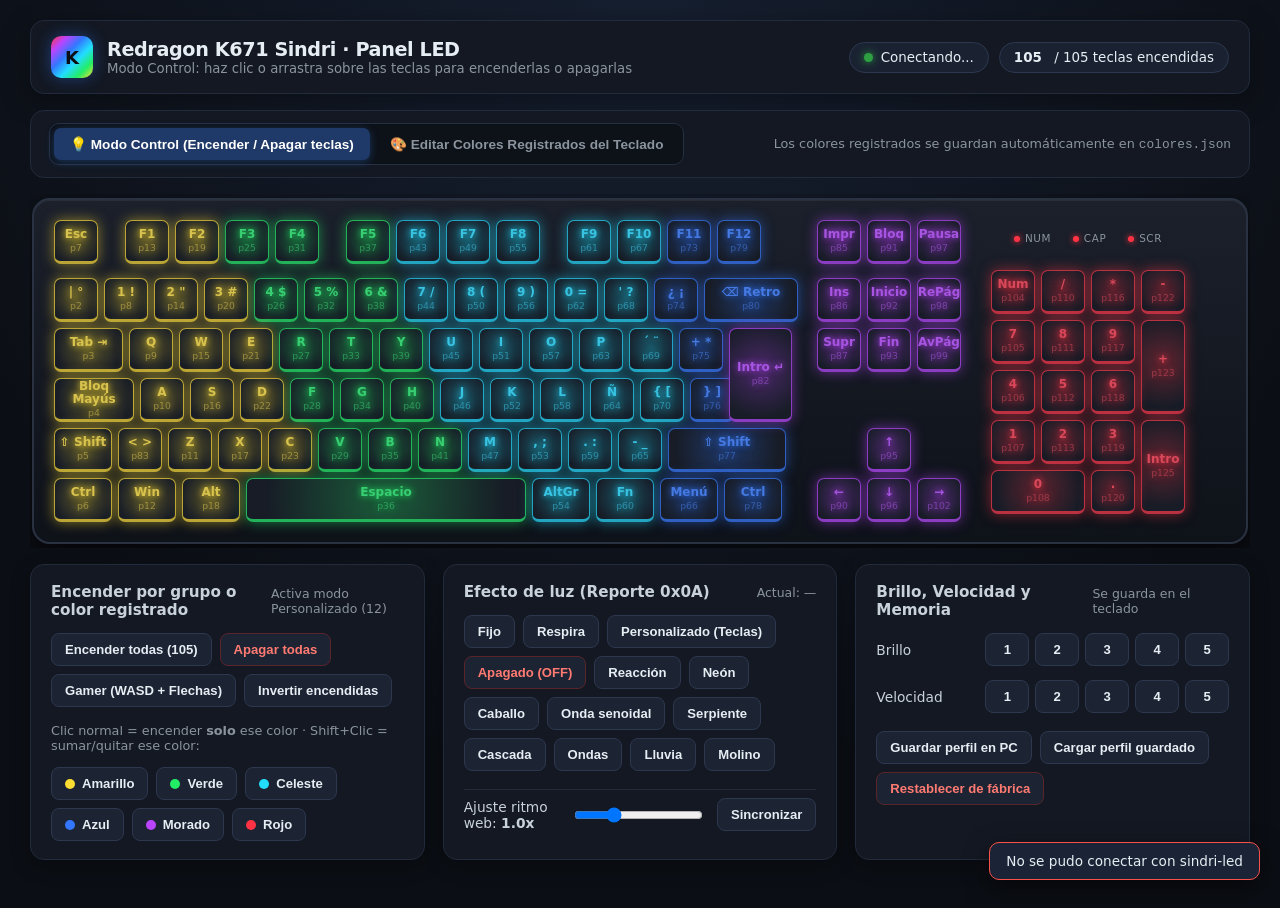
==== src/web.html @ cf21169c "Añadir panel web interactivo, calibración de colores y ajuste de velocidad de OemDrv" ====
<!DOCTYPE html>
<html lang="es">
<head>
<meta charset="UTF-8">
<meta name="viewport" content="width=device-width, initial-scale=1.0">
<title>sindri-led · Control Redragon K671 Sindri</title>
<style>
  :root {
    --bg: #0b0e14;
    --panel: #131822;
    --panel-border: #222b3b;
    --text: #e6edf3;
    --muted: #8b949e;
    --accent: #388bfd;
    --key-bg: #171c26;
    --key-border: #262e3d;
    --c-yellow: #ffdd33;
    --c-green: #22ee66;
    --c-cyan: #22ddff;
    --c-blue: #3377ff;
    --c-purple: #bb44ff;
    --c-red: #ff3344;
  }

  * { box-sizing: border-box; margin: 0; padding: 0; }

  body {
    background: radial-gradient(circle at 50% 0%, #161f30 0%, var(--bg) 70%);
    color: var(--text);
    font-family: system-ui, -apple-system, BlinkMacSystemFont, "Segoe UI", Roboto, sans-serif;
    min-height: 100vh;
    padding: 20px 16px 48px;
    display: flex;
    flex-direction: column;
    align-items: center;
    gap: 16px;
  }

  header {
    width: 100%;
    max-width: 1220px;
    display: flex;
    flex-wrap: wrap;
    justify-content: space-between;
    align-items: center;
    gap: 12px;
    background: var(--panel);
    border: 1px solid var(--panel-border);
    border-radius: 14px;
    padding: 15px 20px;
    box-shadow: 0 8px 28px rgba(0, 0, 0, 0.35);
  }

  .brand {
    display: flex;
    align-items: center;
    gap: 14px;
  }

  .brand-badge {
    width: 42px;
    height: 42px;
    border-radius: 10px;
    background: linear-gradient(135deg, #ff3344, #bb44ff, #3377ff, #22ddff, #22ee66, #ffdd33);
    display: flex;
    align-items: center;
    justify-content: center;
    font-weight: 800;
    color: #0b0e14;
    font-size: 18px;
    box-shadow: 0 0 16px rgba(51, 119, 255, 0.4);
  }

  .brand h1 {
    font-size: 1.2rem;
    font-weight: 700;
    letter-spacing: -0.02em;
  }

  .brand p {
    font-size: 0.83rem;
    color: var(--muted);
  }

  .status-pill {
    display: inline-flex;
    align-items: center;
    gap: 8px;
    padding: 7px 14px;
    border-radius: 999px;
    font-size: 0.84rem;
    background: #1a2232;
    border: 1px solid #2b3850;
  }

  .status-dot {
    width: 9px;
    height: 9px;
    border-radius: 50%;
    background: #2ea043;
    box-shadow: 0 0 8px #2ea043;
  }

  .status-dot.err {
    background: #f85149;
    box-shadow: 0 0 8px #f85149;
  }

  /* Barra de modo: Controlar vs Editar Colores */
  .mode-bar {
    width: 100%;
    max-width: 1220px;
    background: var(--panel);
    border: 1px solid var(--panel-border);
    border-radius: 14px;
    padding: 12px 18px;
    display: flex;
    flex-direction: column;
    gap: 12px;
  }

  .mode-bar-top {
    display: flex;
    flex-wrap: wrap;
    align-items: center;
    justify-content: space-between;
    gap: 12px;
  }

  .mode-tabs {
    display: inline-flex;
    background: #0d1118;
    border: 1px solid #252f42;
    border-radius: 10px;
    padding: 4px;
    gap: 4px;
  }

  .mode-tab {
    background: transparent;
    border: none;
    color: var(--muted);
    padding: 8px 16px;
    border-radius: 7px;
    font-size: 0.85rem;
    font-weight: 600;
    cursor: pointer;
    transition: all 0.15s ease;
  }

  .mode-tab.active {
    background: #1f3a68;
    color: #fff;
    box-shadow: 0 2px 10px rgba(56, 139, 253, 0.3);
  }

  .paint-toolbar {
    display: none;
    flex-wrap: wrap;
    align-items: center;
    justify-content: space-between;
    gap: 12px;
    padding-top: 10px;
    border-top: 1px solid #222b3b;
  }

  .paint-toolbar.visible {
    display: flex;
  }

  .brush-list {
    display: flex;
    flex-wrap: wrap;
    align-items: center;
    gap: 8px;
  }

  .brush-item {
    display: inline-flex;
    align-items: center;
    background: #1a2130;
    border: 2px solid #2b364d;
    border-radius: 9px;
    padding: 4px 10px 4px 8px;
    gap: 7px;
    cursor: pointer;
    font-size: 0.82rem;
    font-weight: 600;
    color: var(--text);
    transition: all 0.14s ease;
  }

  .brush-item.active {
    border-color: #fff;
    background: #25324a;
    box-shadow: 0 0 12px rgba(255, 255, 255, 0.22);
    transform: translateY(-1px);
  }

  .brush-item input[type="color"] {
    width: 22px;
    height: 22px;
    border: none;
    background: none;
    cursor: pointer;
    padding: 0;
    border-radius: 50%;
  }

  .check-label {
    display: inline-flex;
    align-items: center;
    gap: 7px;
    font-size: 0.82rem;
    color: #c9d1d9;
    cursor: pointer;
    user-select: none;
  }

  /* Contenedor del teclado físico */
  .keyboard-wrapper {
    width: 100%;
    max-width: 1220px;
    overflow-x: auto;
    padding: 4px 2px;
  }

  .keyboard-case {
    min-width: 1150px;
    background: linear-gradient(180deg, #1b202b 0%, #0e1219 100%);
    border: 2px solid #2a3242;
    border-radius: 18px;
    padding: 20px;
    box-shadow:
      0 20px 50px rgba(0, 0, 0, 0.65),
      inset 0 1px 0 rgba(255, 255, 255, 0.06);
    display: grid;
    grid-template-columns: 745px 156px 206px;
    gap: 18px;
    user-select: none;
    transition: border-color 0.2s ease;
  }

  .keyboard-case.edit-mode {
    border-color: #d29922;
    box-shadow:
      0 20px 50px rgba(0, 0, 0, 0.65),
      0 0 20px rgba(210, 153, 34, 0.2);
  }

  .kb-block {
    display: flex;
    flex-direction: column;
    gap: 6px;
  }

  .kb-row {
    display: flex;
    gap: 6px;
    height: 44px;
  }

  .kb-row.fn-row {
    margin-bottom: 8px;
  }

  .key {
    position: relative;
    height: 44px;
    width: 44px;
    background: var(--key-bg);
    border: 1px solid var(--key-border);
    border-bottom: 3px solid #0b0e14;
    border-radius: 7px;
    color: #465061;
    font-size: 0.75rem;
    font-weight: 700;
    display: flex;
    flex-direction: column;
    align-items: center;
    justify-content: center;
    cursor: pointer;
    text-align: center;
    line-height: 1.1;
    padding: 2px 4px;
    overflow: hidden;
  }

  /* Capa de luz LED interna de cada tecla controlada a 60 FPS por JS */
  .key::before {
    content: "";
    position: absolute;
    inset: 0;
    border-radius: 6px;
    background: radial-gradient(circle at 50% 45%, var(--led) 0%, transparent 85%);
    opacity: calc(var(--k-alpha, 0) * 0.42);
    pointer-events: none;
  }

  .key > span {
    position: relative;
    z-index: 1;
  }

  .key:hover {
    transform: translateY(-1px);
  }

  .key:active {
    transform: translateY(1px);
  }

  .key .sub {
    font-size: 0.58rem;
    font-weight: 500;
    opacity: 0.6;
    margin-top: 2px;
  }

  /* Colores por franja Rainbow */
  .key[data-zone="yellow"] { --led: var(--c-yellow); }
  .key[data-zone="green"]  { --led: var(--c-green); }
  .key[data-zone="cyan"]   { --led: var(--c-cyan); }
  .key[data-zone="blue"]   { --led: var(--c-blue); }
  .key[data-zone="purple"] { --led: var(--c-purple); }
  .key[data-zone="red"]    { --led: var(--c-red); }

  /* En modo edición de colores mostramos siempre el color registrado */
  .keyboard-case.edit-mode .key {
    color: var(--led) !important;
    border-color: var(--led) !important;
  }

  /* Tamaños especiales de teclas */
  .w-gap-f { margin-left: 21px; }
  .w-backspace { width: 94px; }
  .w-tab { width: 69px; }
  .w-caps { width: 80px; }
  .w-shift-l { width: 58px; }
  .w-shift-r { width: 118px; }
  .w-ctrl { width: 58px; }
  .w-space { width: 280px; }
  .w-enter-iso {
    width: 63px;
    height: 94px;
    z-index: 2;
  }
  .spacer-key {
    width: 44px;
    height: 44px;
    visibility: hidden;
  }

  .numpad-grid {
    display: grid;
    grid-template-columns: repeat(4, 44px);
    grid-template-rows: 44px repeat(5, 44px);
    gap: 6px;
  }

  .numpad-leds {
    grid-column: 1 / 5;
    display: flex;
    align-items: center;
    justify-content: space-around;
    padding: 0 12px 8px;
    color: var(--muted);
    font-size: 0.65rem;
    letter-spacing: 0.06em;
  }

  .numpad-leds span::before {
    content: "";
    display: inline-block;
    width: 6px;
    height: 6px;
    border-radius: 50%;
    background: #ff3344;
    box-shadow: 0 0 6px #ff3344;
    margin-right: 5px;
    vertical-align: middle;
  }

  .key.num-tall {
    grid-row: span 2;
    height: 94px;
  }

  .key.num-wide {
    grid-column: span 2;
    width: 94px;
  }

  /* Paneles de controles */
  .controls-grid {
    width: 100%;
    max-width: 1220px;
    display: grid;
    grid-template-columns: repeat(auto-fit, minmax(350px, 1fr));
    gap: 18px;
  }

  .card {
    background: var(--panel);
    border: 1px solid var(--panel-border);
    border-radius: 14px;
    padding: 18px 20px;
    display: flex;
    flex-direction: column;
    gap: 14px;
    box-shadow: 0 6px 20px rgba(0, 0, 0, 0.25);
  }

  .card h2 {
    font-size: 0.95rem;
    font-weight: 700;
    color: #c9d1d9;
    display: flex;
    align-items: center;
    justify-content: space-between;
  }

  .card h2 span.hint {
    font-size: 0.78rem;
    font-weight: 400;
    color: var(--muted);
  }

  .btn-grid {
    display: flex;
    flex-wrap: wrap;
    gap: 8px;
  }

  button.btn {
    background: #1c2333;
    border: 1px solid #2d384f;
    color: var(--text);
    padding: 8px 13px;
    border-radius: 8px;
    font-size: 0.82rem;
    font-weight: 600;
    cursor: pointer;
    transition: all 0.14s ease;
    display: inline-flex;
    align-items: center;
    gap: 7px;
  }

  button.btn:hover {
    background: #253047;
    border-color: #46587a;
  }

  button.btn.active {
    background: #1f3a68;
    border-color: var(--accent);
    color: #fff;
    box-shadow: 0 0 12px rgba(56, 139, 253, 0.35);
  }

  button.btn.danger {
    border-color: #5a252a;
    color: #ff7b72;
  }

  button.btn.danger:hover {
    background: #381a1f;
    border-color: #f85149;
  }

  .zone-dot {
    width: 10px;
    height: 10px;
    border-radius: 50%;
    display: inline-block;
  }

  .slider-row {
    display: flex;
    align-items: center;
    justify-content: space-between;
    gap: 14px;
  }

  .slider-row label {
    font-size: 0.86rem;
    min-width: 95px;
    color: #c9d1d9;
  }

  .level-buttons {
    display: flex;
    gap: 6px;
    flex: 1;
  }

  .level-buttons button {
    flex: 1;
    justify-content: center;
  }

  .toast {
    position: fixed;
    bottom: 20px;
    right: 20px;
    background: #1b2436;
    border: 1px solid #388bfd;
    color: var(--text);
    padding: 10px 16px;
    border-radius: 10px;
    font-size: 0.85rem;
    box-shadow: 0 8px 24px rgba(0, 0, 0, 0.5);
    opacity: 0;
    transform: translateY(8px);
    transition: opacity 0.2s ease, transform 0.2s ease;
    pointer-events: none;
    z-index: 20;
  }

  .toast.show {
    opacity: 1;
    transform: translateY(0);
  }
</style>
</head>
<body>

<header>
  <div class="brand">
    <div class="brand-badge">K</div>
    <div>
      <h1>Redragon K671 Sindri · Panel LED</h1>
      <p id="subHeaderMsg">Modo Control: haz clic o arrastra sobre las teclas para encenderlas o apagarlas</p>
    </div>
  </div>
  <div style="display:flex; gap:10px; align-items:center; flex-wrap:wrap;">
    <div class="status-pill">
      <span id="statusDot" class="status-dot"></span>
      <span id="statusText">Conectando...</span>
    </div>
    <div class="status-pill">
      <strong id="litCount">105</strong>&nbsp;/ 105 teclas encendidas
    </div>
  </div>
</header>

<!-- Selector de modo: Encender/Apagar vs Editar Colores Registrados -->
<div class="mode-bar">
  <div class="mode-bar-top">
    <div class="mode-tabs">
      <button class="mode-tab active" id="tabControl" onclick="cambiarModoInteraccion('control')">
        💡 Modo Control (Encender / Apagar teclas)
      </button>
      <button class="mode-tab" id="tabEditarColor" onclick="cambiarModoInteraccion('color')">
        🎨 Editar Colores Registrados del Teclado
      </button>
    </div>
    <div style="font-size:0.8rem; color:var(--muted);" id="modeHint">
      Los colores registrados se guardan automáticamente en <code>colores.json</code>
    </div>
  </div>

  <!-- Barra de pintura de colores cuando está activo "Editar Colores Registrados" -->
  <div class="paint-toolbar" id="paintToolbar">
    <div class="brush-list">
      <span style="font-size:0.82rem; color:var(--muted); margin-right:4px;">Elige un color y pinta las teclas:</span>

      <div class="brush-item active" data-zone="yellow" onclick="seleccionarPincel('yellow')">
        <input type="color" id="picker-yellow" value="#ffdd33" onclick="event.stopPropagation()" oninput="cambiarTonoPaleta('yellow', this.value)" title="Ajustar tono amarillo">
        <span>Amarillo</span>
      </div>

      <div class="brush-item" data-zone="green" onclick="seleccionarPincel('green')">
        <input type="color" id="picker-green" value="#22ee66" onclick="event.stopPropagation()" oninput="cambiarTonoPaleta('green', this.value)" title="Ajustar tono verde">
        <span>Verde</span>
      </div>

      <div class="brush-item" data-zone="cyan" onclick="seleccionarPincel('cyan')">
        <input type="color" id="picker-cyan" value="#22ddff" onclick="event.stopPropagation()" oninput="cambiarTonoPaleta('cyan', this.value)" title="Ajustar tono celeste">
        <span>Celeste</span>
      </div>

      <div class="brush-item" data-zone="blue" onclick="seleccionarPincel('blue')">
        <input type="color" id="picker-blue" value="#3377ff" onclick="event.stopPropagation()" oninput="cambiarTonoPaleta('blue', this.value)" title="Ajustar tono azul">
        <span>Azul</span>
      </div>

      <div class="brush-item" data-zone="purple" onclick="seleccionarPincel('purple')">
        <input type="color" id="picker-purple" value="#bb44ff" onclick="event.stopPropagation()" oninput="cambiarTonoPaleta('purple', this.value)" title="Ajustar tono morado">
        <span>Morado</span>
      </div>

      <div class="brush-item" data-zone="red" onclick="seleccionarPincel('red')">
        <input type="color" id="picker-red" value="#ff3344" onclick="event.stopPropagation()" oninput="cambiarTonoPaleta('red', this.value)" title="Ajustar tono rojo">
        <span>Rojo</span>
      </div>
    </div>

    <div style="display:flex; align-items:center; gap:12px; flex-wrap:wrap;">
      <label class="check-label" title="Al pintar una tecla, la enciende sola en el teclado físico para que veas de qué color es su LED real">
        <input type="checkbox" id="chkProbarEnTeclado">
        Encender tecla en el teclado físico al pintarla
      </label>
      <button class="btn danger" onclick="restaurarColoresPorDefecto()">Restaurar colores por defecto</button>
    </div>
  </div>
</div>

<div class="keyboard-wrapper">
  <div class="keyboard-case" id="keyboardCase">
    <!-- Bloque 1: Principal -->
    <div class="kb-block" id="mainBlock"></div>

    <!-- Bloque 2: Navegación y Flechas -->
    <div class="kb-block" id="navBlock"></div>

    <!-- Bloque 3: Teclado Numérico -->
    <div class="numpad-grid" id="numBlock">
      <div class="numpad-leds">
        <span>NUM</span>
        <span>CAP</span>
        <span>SCR</span>
      </div>
    </div>
  </div>
</div>

<div class="controls-grid">
  <!-- Selección rápida de teclas y franjas de color -->
  <div class="card">
    <h2>
      Encender por grupo o color registrado
      <span class="hint">Activa modo Personalizado (12)</span>
    </h2>
    <div class="btn-grid">
      <button class="btn" onclick="seleccionarPreset('todas')">Encender todas (105)</button>
      <button class="btn danger" onclick="seleccionarPreset('ninguna')">Apagar todas</button>
      <button class="btn" onclick="seleccionarPreset('wasd')">Gamer (WASD + Flechas)</button>
      <button class="btn" onclick="seleccionarPreset('invertir')">Invertir encendidas</button>
    </div>
    <div style="font-size:0.8rem; color:var(--muted); margin-top:2px;">
      Clic normal = encender <strong>solo</strong> ese color · Shift+Clic = sumar/quitar ese color:
    </div>
    <div class="btn-grid">
      <button class="btn" onclick="filtrarPorColor('yellow', event)"><span class="zone-dot" style="background:var(--c-yellow)"></span>Amarillo</button>
      <button class="btn" onclick="filtrarPorColor('green', event)"><span class="zone-dot" style="background:var(--c-green)"></span>Verde</button>
      <button class="btn" onclick="filtrarPorColor('cyan', event)"><span class="zone-dot" style="background:var(--c-cyan)"></span>Celeste</button>
      <button class="btn" onclick="filtrarPorColor('blue', event)"><span class="zone-dot" style="background:var(--c-blue)"></span>Azul</button>
      <button class="btn" onclick="filtrarPorColor('purple', event)"><span class="zone-dot" style="background:var(--c-purple)"></span>Morado</button>
      <button class="btn" onclick="filtrarPorColor('red', event)"><span class="zone-dot" style="background:var(--c-red)"></span>Rojo</button>
    </div>
  </div>

  <!-- Efectos de iluminación -->
  <div class="card">
    <h2>
      Efecto de luz (Reporte 0x0A)
      <span class="hint" id="currentEffectHint">Actual: —</span>
    </h2>
    <div class="btn-grid" id="effectsContainer"></div>
    <div class="slider-row" style="margin-top:4px; padding-top:8px; border-top:1px solid #222b3b;">
      <label title="Ajusta la velocidad de la animación en pantalla para igualarla con el oscilador interno del teclado">Ajuste ritmo web: <strong id="animScaleLabel">1.0x</strong></label>
      <input type="range" id="animScaleRange" min="0.4" max="2.5" step="0.05" value="1.0" style="flex:1; cursor:pointer;" oninput="ajustarEscalaAnimacion(this.value)">
      <button class="btn" onclick="reiniciarFaseEfecto()" title="Reinicia la animación en pantalla y en el teclado al mismo tiempo">Sincronizar</button>
    </div>
  </div>

  <!-- Brillo, Velocidad y Perfiles -->
  <div class="card">
    <h2>
      Brillo, Velocidad y Memoria
      <span class="hint">Se guarda en el teclado</span>
    </h2>
    <div class="slider-row">
      <label>Brillo</label>
      <div class="level-buttons" id="brightnessBtns">
        <button class="btn" onclick="cambiarBrillo(1)">1</button>
        <button class="btn" onclick="cambiarBrillo(2)">2</button>
        <button class="btn" onclick="cambiarBrillo(3)">3</button>
        <button class="btn" onclick="cambiarBrillo(4)">4</button>
        <button class="btn" onclick="cambiarBrillo(5)">5</button>
      </div>
    </div>
    <div class="slider-row">
      <label>Velocidad</label>
      <div class="level-buttons" id="speedBtns">
        <button class="btn" onclick="cambiarVelocidad(1)">1</button>
        <button class="btn" onclick="cambiarVelocidad(2)">2</button>
        <button class="btn" onclick="cambiarVelocidad(3)">3</button>
        <button class="btn" onclick="cambiarVelocidad(4)">4</button>
        <button class="btn" onclick="cambiarVelocidad(5)">5</button>
      </div>
    </div>
    <div class="btn-grid" style="margin-top:4px;">
      <button class="btn" onclick="accionPerfil('guardar')">Guardar perfil en PC</button>
      <button class="btn" onclick="accionPerfil('cargar')">Cargar perfil guardado</button>
      <button class="btn danger" onclick="accionPerfil('restablecer')">Restablecer de fábrica</button>
    </div>
  </div>
</div>

<div class="toast" id="toast"></div>

<script>
const EFECTOS = [
  { id: 1,  name: "fijo",          label: "Fijo",                  speed: false, light: true  },
  { id: 2,  name: "respira",       label: "Respira",               speed: true,  light: true  },
  { id: 12, name: "personalizado", label: "Personalizado (Teclas)",speed: false, light: true  },
  { id: 0,  name: "apagado",       label: "Apagado (OFF)",         speed: false, light: false },
  { id: 3,  name: "reaccion",      label: "Reacción",              speed: true,  light: true  },
  { id: 4,  name: "neon",          label: "Neón",                  speed: true,  light: true  },
  { id: 5,  name: "caballo",       label: "Caballo",               speed: true,  light: false },
  { id: 6,  name: "onda",          label: "Onda senoidal",         speed: true,  light: false },
  { id: 7,  name: "serpiente",     label: "Serpiente",             speed: true,  light: false },
  { id: 8,  name: "cascada",       label: "Cascada",               speed: true,  light: false },
  { id: 9,  name: "ondas",         label: "Ondas",                 speed: true,  light: true  },
  { id: 10, name: "lluvia",        label: "Lluvia",                speed: true,  light: true  },
  { id: 11, name: "molino",        label: "Molino",                speed: true,  light: true  },
];

const PALETA_POR_DEFECTO = {
  yellow: "#ffdd33",
  green:  "#22ee66",
  cyan:   "#22ddff",
  blue:   "#3377ff",
  purple: "#bb44ff",
  red:    "#ff3344"
};

const MAIN_ROWS = [
  {
    rowClass: "kb-row fn-row",
    keys: [
      ["esc", "Esc", 7, ""],
      ["f1", "F1", 13, "w-gap-f"], ["f2", "F2", 19, ""], ["f3", "F3", 25, ""], ["f4", "F4", 31, ""],
      ["f5", "F5", 37, "w-gap-f"], ["f6", "F6", 43, ""], ["f7", "F7", 49, ""], ["f8", "F8", 55, ""],
      ["f9", "F9", 61, "w-gap-f"], ["f10", "F10", 67, ""], ["f11", "F11", 73, ""], ["f12", "F12", 79, ""]
    ]
  },
  {
    rowClass: "kb-row",
    keys: [
      ["barra-vertical", "| °", 2, ""],
      ["1", "1 !", 8, ""], ["2", "2 \"", 14, ""], ["3", "3 #", 20, ""], ["4", "4 $", 26, ""],
      ["5", "5 %", 32, ""], ["6", "6 &", 38, ""], ["7", "7 /", 44, ""], ["8", "8 (", 50, ""],
      ["9", "9 )", 56, ""], ["0", "0 =", 62, ""], ["apostrofo", "' ?", 68, ""], ["interrogacion", "¿ ¡", 74, ""],
      ["retroceso", "⌫ Retro", 80, "w-backspace"]
    ]
  },
  {
    rowClass: "kb-row",
    keys: [
      ["tab", "Tab ⇥", 3, "w-tab"],
      ["q", "Q", 9, ""], ["w", "W", 15, ""], ["e", "E", 21, ""], ["r", "R", 27, ""],
      ["t", "T", 33, ""], ["y", "Y", 39, ""], ["u", "U", 45, ""], ["i", "I", 51, ""],
      ["o", "O", 57, ""], ["p", "P", 63, ""], ["acento", "´ ¨", 69, ""], ["mas", "+ *", 75, ""],
      ["enter", "Intro ↵", 82, "w-enter-iso"]
    ]
  },
  {
    rowClass: "kb-row",
    keys: [
      ["mayus", "Bloq Mayús", 4, "w-caps"],
      ["a", "A", 10, ""], ["s", "S", 16, ""], ["d", "D", 22, ""], ["f", "F", 28, ""],
      ["g", "G", 34, ""], ["h", "H", 40, ""], ["j", "J", 46, ""], ["k", "K", 52, ""],
      ["l", "L", 58, ""], ["enie", "Ñ", 64, ""], ["llave-izq", "{ [", 70, ""], ["llave-der", "} ]", 76, ""]
    ]
  },
  {
    rowClass: "kb-row",
    keys: [
      ["shift-izq", "⇧ Shift", 5, "w-shift-l"],
      ["menor", "< >", 83, ""],
      ["z", "Z", 11, ""], ["x", "X", 17, ""], ["c", "C", 23, ""], ["v", "V", 29, ""],
      ["b", "B", 35, ""], ["n", "N", 41, ""], ["m", "M", 47, ""], ["coma", ", ;", 53, ""],
      ["punto", ". :", 59, ""], ["guion", "- _", 65, ""],
      ["shift-der", "⇧ Shift", 77, "w-shift-r"]
    ]
  },
  {
    rowClass: "kb-row",
    keys: [
      ["ctrl-izq", "Ctrl", 6, "w-ctrl"],
      ["win-izq", "Win", 12, "w-ctrl"],
      ["alt-izq", "Alt", 18, "w-ctrl"],
      ["espacio", "Espacio", 36, "w-space"],
      ["alt-gr", "AltGr", 54, "w-ctrl"],
      ["fn", "Fn", 60, "w-ctrl"],
      ["menu", "Menú", 66, "w-ctrl"],
      ["ctrl-der", "Ctrl", 78, "w-ctrl"]
    ]
  }
];

const NAV_ROWS = [
  {
    rowClass: "kb-row fn-row",
    keys: [["impr", "Impr", 85, ""], ["bloq-despl", "Bloq", 91, ""], ["pausa", "Pausa", 97, ""]]
  },
  {
    rowClass: "kb-row",
    keys: [["insert", "Ins", 86, ""], ["inicio", "Inicio", 92, ""], ["repag", "RePág", 98, ""]]
  },
  {
    rowClass: "kb-row",
    keys: [["supr", "Supr", 87, ""], ["fin", "Fin", 93, ""], ["avpag", "AvPág", 99, ""]]
  },
  {
    rowClass: "kb-row",
    keys: [null, null, null]
  },
  {
    rowClass: "kb-row",
    keys: [null, ["arriba", "↑", 95, ""], null]
  },
  {
    rowClass: "kb-row",
    keys: [["izquierda", "←", 90, ""], ["abajo", "↓", 96, ""], ["derecha", "→", 102, ""]]
  }
];

const NUMPAD_KEYS = [
  ["bloq-num", "Num", 104, ""], ["num-div", "/", 110, ""], ["num-mul", "*", 116, ""], ["num-menos", "-", 122, ""],
  ["num-7", "7", 105, ""],      ["num-8", "8", 111, ""],   ["num-9", "9", 117, ""],   ["num-mas", "+", 123, "num-tall"],
  ["num-4", "4", 106, ""],      ["num-5", "5", 112, ""],   ["num-6", "6", 118, ""],
  ["num-1", "1", 107, ""],      ["num-2", "2", 113, ""],   ["num-3", "3", 119, ""],   ["num-enter", "Intro", 125, "num-tall"],
  ["num-0", "0", 108, "num-wide"],                         ["num-punto", ".", 120, ""]
];

const AZUL_PURO = new Set([66, 73, 74, 76, 77, 78, 79, 80]);

function zonaPorDefecto(pos, nombre) {
  if (nombre === "menor") return "yellow";
  if (AZUL_PURO.has(pos) || pos === 75) return "blue";
  const col = Math.floor((pos - 1) / 6);
  if (col <= 3) return "yellow";
  if (col <= 6) return "green";
  if (col <= 11) return "cyan";
  if (col <= 16) return "purple";
  return "red";
}

let encendidas = new Set();
let todasLasPosiciones = [];
let elementosTecla = []; // [{ el, pos, nombre, fila, col }]
let rutaSerpiente = [];
let zonasPorPosicion = {};
let paletaActual = { ...PALETA_POR_DEFECTO };

// Estado vivo para el motor de animación a 60 FPS
let efectoActualId = 1;
let efectoActualNombre = "fijo";
let brilloActual = 3;      // 1..5
let velocidadActual = 3;   // 1..5
let escalaAnimacion = 1.0;
let tInicioEfecto = performance.now();
let destellosReaccion = {}; // pos -> timestamp
let ondasActivas = [];      // [{ fila, col, t0 }]

let modoInteraccion = "control"; // "control" | "color"
let pincelZona = "yellow";
let arrastrando = false;
let modoArrastreEncender = true;
let timerEnvio = null;
let timerGuardarColores = null;

function crearElementoTecla([nombre, label, pos, extraClass]) {
  const zona = zonaPorDefecto(pos, nombre);
  zonasPorPosicion[pos] = zona;
  const fila = (pos - 1) % 6;
  const col = Math.floor((pos - 1) / 6);

  const el = document.createElement("div");
  el.className = "key" + (extraClass ? " " + extraClass : "");
  el.dataset.pos = pos;
  el.dataset.name = nombre;
  el.dataset.zone = zona;
  el.title = `${nombre} (posición ${pos}, fila ${fila}, col ${col})`;
  el.innerHTML = `<span>${label}</span><span class="sub">p${pos}</span>`;

  el.addEventListener("mousedown", (e) => {
    e.preventDefault();
    arrastrando = true;
    registrarPulsoInteractivo(pos, fila, col);
    if (modoInteraccion === "color") {
      pintarColorTecla(pos, el);
    } else {
      modoArrastreEncender = !encendidas.has(pos);
      aplicarTeclaLocal(pos, modoArrastreEncender);
      programarEnvioTeclas();
    }
  });

  el.addEventListener("mouseenter", () => {
    if (!arrastrando) return;
    registrarPulsoInteractivo(pos, fila, col);
    if (modoInteraccion === "color") {
      pintarColorTecla(pos, el);
    } else {
      aplicarTeclaLocal(pos, modoArrastreEncender);
      programarEnvioTeclas();
    }
  });

  todasLasPosiciones.push(pos);
  encendidas.add(pos);
  elementosTecla.push({ el, pos, nombre, fila, col });
  return el;
}

window.addEventListener("mouseup", () => { arrastrando = false; });

// Al presionar teclas en el teclado físico, dispara destello en modo Reacción (3) y Ondas (9)
window.addEventListener("keydown", (e) => {
  const k = e.key.toLowerCase();
  const encontrada = elementosTecla.find((item) => item.nombre === k || (k === " " && item.nombre === "espacio") || (k === "enter" && item.nombre === "enter") || (k === "escape" && item.nombre === "esc"));
  if (encontrada) {
    registrarPulsoInteractivo(encontrada.pos, encontrada.fila, encontrada.col);
  }
});

function registrarPulsoInteractivo(pos, fila, col) {
  const ahora = performance.now();
  destellosReaccion[pos] = ahora;
  ondasActivas.push({ fila, col, t0: ahora });
  if (ondasActivas.length > 8) ondasActivas.shift();
}

function cambiarModoInteraccion(modo) {
  modoInteraccion = modo;
  document.getElementById("tabControl").classList.toggle("active", modo === "control");
  document.getElementById("tabEditarColor").classList.toggle("active", modo === "color");
  document.getElementById("paintToolbar").classList.toggle("visible", modo === "color");
  document.getElementById("keyboardCase").classList.toggle("edit-mode", modo === "color");
  document.getElementById("subHeaderMsg").textContent =
    modo === "color"
      ? "Modo Editar Colores: elige un color arriba y haz clic o arrastra sobre las teclas para registrar su color real"
      : "Modo Control: haz clic o arrastra sobre las teclas para encenderlas o apagarlas";
}

function seleccionarPincel(zona) {
  pincelZona = zona;
  document.querySelectorAll(".brush-item").forEach((b) => {
    b.classList.toggle("active", b.dataset.zone === zona);
  });
}

function pintarColorTecla(pos, el) {
  zonasPorPosicion[pos] = pincelZona;
  el.dataset.zone = pincelZona;
  programarGuardarColores();

  if (document.getElementById("chkProbarEnTeclado").checked) {
    encendidas = new Set([pos]);
    actualizarContadorTeclas();
    programarEnvioTeclas();
  }
}

function cambiarTonoPaleta(zona, hex) {
  paletaActual[zona] = hex;
  document.documentElement.style.setProperty(`--c-${zona}`, hex);
  programarGuardarColores();
}

function aplicarPaletaADOM() {
  for (const [zona, hex] of Object.entries(paletaActual)) {
    document.documentElement.style.setProperty(`--c-${zona}`, hex);
    const picker = document.getElementById(`picker-${zona}`);
    if (picker) picker.value = hex;
  }
}

function aplicarZonasADOM() {
  for (const item of elementosTecla) {
    if (zonasPorPosicion[item.pos]) {
      item.el.dataset.zone = zonasPorPosicion[item.pos];
    }
  }
}

function programarGuardarColores() {
  if (timerGuardarColores) clearTimeout(timerGuardarColores);
  timerGuardarColores = setTimeout(guardarColoresEnServidor, 250);
}

async function guardarColoresEnServidor() {
  try {
    const payload = {
      zonas: zonasPorPosicion,
      paleta: paletaActual
    };
    const res = await fetch("/api/colores", {
      method: "POST",
      headers: { "Content-Type": "application/json" },
      body: JSON.stringify(payload)
    });
    if (res.ok) {
      mostrarToast("Colores registrados guardados en colores.json");
    }
  } catch (e) {
    mostrarToast("No se pudo guardar colores.json", true);
  }
}

async function cargarColoresRegistrados() {
  try {
    const res = await fetch("/api/colores");
    if (!res.ok) return;
    const data = await res.json();
    if (data.paleta && typeof data.paleta === "object") {
      paletaActual = { ...PALETA_POR_DEFECTO, ...data.paleta };
      aplicarPaletaADOM();
    }
    if (data.zonas && typeof data.zonas === "object") {
      for (const [posStr, zona] of Object.entries(data.zonas)) {
        zonasPorPosicion[Number(posStr)] = zona;
      }
      aplicarZonasADOM();
    }
  } catch (_) {}
}

function restaurarColoresPorDefecto() {
  paletaActual = { ...PALETA_POR_DEFECTO };
  aplicarPaletaADOM();
  for (const item of elementosTecla) {
    const z = zonaPorDefecto(item.pos, item.nombre);
    zonasPorPosicion[item.pos] = z;
    item.el.dataset.zone = z;
  }
  programarGuardarColores();
}

function construirTeclado() {
  const mainBlock = document.getElementById("mainBlock");
  for (const row of MAIN_ROWS) {
    const r = document.createElement("div");
    r.className = row.rowClass;
    for (const k of row.keys) {
      r.appendChild(crearElementoTecla(k));
    }
    mainBlock.appendChild(r);
  }

  const navBlock = document.getElementById("navBlock");
  for (const row of NAV_ROWS) {
    const r = document.createElement("div");
    r.className = row.rowClass;
    for (const k of row.keys) {
      if (!k) {
        const sp = document.createElement("div");
        sp.className = "spacer-key";
        r.appendChild(sp);
      } else {
        r.appendChild(crearElementoTecla(k));
      }
    }
    navBlock.appendChild(r);
  }

  const numBlock = document.getElementById("numBlock");
  for (const k of NUMPAD_KEYS) {
    numBlock.appendChild(crearElementoTecla(k));
  }

  // Construir orden en zig-zag por filas para el efecto Serpiente (7)
  for (let f = 0; f < 6; f++) {
    const deFila = elementosTecla.filter((it) => it.fila === f).sort((a, b) => a.col - b.col);
    if (f % 2 === 1) deFila.reverse();
    for (const it of deFila) rutaSerpiente.push(it.pos);
  }

  const effContainer = document.getElementById("effectsContainer");
  for (const ef of EFECTOS) {
    const b = document.createElement("button");
    b.className = "btn" + (ef.id === 0 ? " danger" : "");
    b.dataset.effectId = ef.id;
    b.textContent = `${ef.label}`;
    b.onclick = () => cambiarEfecto(ef.name);
    effContainer.appendChild(b);
  }

  actualizarContadorTeclas();
}

function aplicarTeclaLocal(pos, encender) {
  efectoActualId = 12;
  efectoActualNombre = "personalizado";
  if (encender) encendidas.add(pos);
  else encendidas.delete(pos);
  actualizarContadorTeclas();
}

function actualizarContadorTeclas() {
  document.getElementById("litCount").textContent = encendidas.size;
}

// ============================================================================
// MOTOR DE ANIMACIÓN EN TIEMPO REAL (60 FPS) PARA LOS 13 EFECTOS (0..12)
// ============================================================================
function calcularIntensidadTecla(item, tSeg, velFactor, ahoraMs) {
  const { pos, fila, col } = item;

  switch (efectoActualId) {
    case 0: // Apagado
      return 0;

    case 1: // Fijo (Steady)
      return 1;

    case 2: { // Respira (Breathing): sube y baja entre 0.04 y 1.0
      const fase = (Math.cos(tSeg * velFactor * 1.45) + 1) * 0.5;
      return 0.04 + 0.96 * Math.pow(fase, 1.35);
    }

    case 3: { // Reacción (Reaction): destellos al pulsar teclas + pulsos aleatorios suaves
      let val = 0.06;
      const tPulso = destellosReaccion[pos];
      if (tPulso !== undefined) {
        const dt = (ahoraMs - tPulso) / 1000;
        const dur = 1.4 / velFactor;
        if (dt < dur) {
          val = Math.max(val, 1 - dt / dur);
        }
      }
      // Simulación de pulsaciones reactivas para que se vea vivo incluso sin tocar teclas
      const semilla = Math.sin(pos * 12.9898 + Math.floor(tSeg * velFactor * 1.8) * 78.233) * 43758.5453;
      const frac = semilla - Math.floor(semilla);
      if (frac > 0.92) {
        const subFase = (tSeg * velFactor * 1.8) % 1;
        val = Math.max(val, 1 - subFase);
      }
      return val;
    }

    case 4: { // Neón (Neon stream): pulsos alternados por bloques horizontales
      const onda = Math.sin(tSeg * velFactor * 2.1 - col * 0.14);
      return Math.max(0.05, (onda + 1) * 0.5);
    }

    case 5: { // Caballo (Horizontal running horse): franja que corre de izq a der y rebota
      const ciclo = (tSeg * velFactor * 0.85) % 2;
      const posX = (ciclo < 1 ? ciclo : 2 - ciclo) * 20;
      const dist = Math.abs(col - posX);
      return Math.max(0.06, Math.exp(-(dist * dist) / 5.5));
    }

    case 6: { // Onda senoidal (Sine wave): ola recorriendo las 21 columnas
      const v = Math.sin(col * 0.45 - tSeg * velFactor * 3.0 + fila * 0.35);
      return Math.max(0.05, Math.pow((v + 1) * 0.5, 1.6));
    }

    case 7: { // Serpiente (Retro snake): recorre las 105 teclas en zig-zag
      const total = rutaSerpiente.length || 105;
      const cabeza = (tSeg * velFactor * 18) % total;
      const idx = rutaSerpiente.indexOf(pos);
      let d = cabeza - idx;
      if (d < 0) d += total;
      const largoCola = 16;
      if (d >= 0 && d <= largoCola) {
        return 1 - (d / largoCola) * 0.85;
      }
      return 0.05;
    }

    case 8: { // Cascada (Gaoshan waterfall): cae de la fila 0 a la 5
      const caida = (fila - tSeg * velFactor * 2.6 + Math.sin(col * 0.6) * 0.7);
      const mod = ((caida % 6) + 6) % 6;
      return Math.max(0.05, Math.exp(-(mod * mod) / 2.2));
    }

    case 9: { // Ondas (Dripping ripples): anillos expansivos desde el centro o desde clics
      const radioAuto = (tSeg * velFactor * 7.5) % 24;
      const distCentro = Math.hypot(col - 9.5, (fila - 2.5) * 1.6);
      let v = Math.exp(-Math.pow(distCentro - radioAuto, 2) / 3.0);

      for (const o of ondasActivas) {
        const dt = (ahoraMs - o.t0) / 1000;
        const r = dt * velFactor * 12;
        if (r < 26) {
          const d = Math.hypot(col - o.col, (fila - o.fila) * 1.6);
          v = Math.max(v, Math.exp(-Math.pow(d - r, 2) / 2.4));
        }
      }
      return Math.max(0.05, Math.min(1, v));
    }

    case 10: { // Lluvia (Rain falling bead curtain): gotas verticales por columna
      const velCol = 1.8 + ((col * 7) % 5) * 0.35;
      const desfase = ((col * 13) % 11) * 0.6;
      const gotaY = ((tSeg * velFactor * velCol + desfase) % 7.5) - 1;
      const dist = fila - gotaY;
      if (dist <= 0 && dist > -2.6) {
        return Math.max(0.05, 1 + dist / 2.6);
      }
      return 0.05;
    }

    case 11: { // Molino (Rotating windmill): aspas girando alrededor del centro
      const angulo = Math.atan2((fila - 2.5) * 1.5, col - 9.5);
      const giro = Math.sin(angulo * 2 - tSeg * velFactor * 2.8);
      return Math.max(0.06, Math.pow((giro + 1) * 0.5, 1.5));
    }

    case 12: // Personalizado (Custom)
    default:
      return encendidas.has(pos) ? 1 : 0;
  }
}

function bucleAnimacion(ahoraMs) {
  const tSeg = (ahoraMs - tInicioEfecto) / 1000;
  // Velocidad 1..5 -> factor de velocidad base (1 = más lento, 5 = más rápido)
  const mapaVel = { 1: 0.55, 2: 0.78, 3: 1.0, 4: 1.35, 5: 1.75 };
  const velFactor = (mapaVel[velocidadActual] || 1.0) * escalaAnimacion;
  // Según LedOpt5..8 de Cfg.ini (analizado con REA), los efectos 5, 6, 7 y 8 ignoran el brillo y van siempre al 100%
  const ignoraBrillo = [5, 6, 7, 8].includes(efectoActualId);
  const escalaBrillo = [0.42, 0.56, 0.72, 0.86, 1.0][Math.max(0, Math.min(4, brilloActual - 1))] || 0.72;
  const maxBrillo = efectoActualId === 0 ? 0 : (ignoraBrillo ? 1.0 : escalaBrillo);

  for (const item of elementosTecla) {
    const raw = calcularIntensidadTecla(item, tSeg, velFactor, ahoraMs);
    const alpha = raw * maxBrillo;
    const el = item.el;
    el.style.setProperty("--k-alpha", alpha.toFixed(3));

    if (alpha > 0.10) {
      const pct = Math.round(alpha * 100);
      const glowPx = Math.round(alpha * 18);
      el.style.color = `color-mix(in srgb, var(--led) ${Math.max(45, pct)}%, #758096)`;
      el.style.borderColor = `color-mix(in srgb, var(--led) ${Math.round(alpha * 95)}%, #262e3d)`;
      el.style.boxShadow = `0 0 ${glowPx}px color-mix(in srgb, var(--led) ${Math.round(alpha * 70)}%, transparent)`;
      el.style.textShadow = `0 0 ${Math.round(alpha * 10)}px var(--led)`;
    } else {
      el.style.color = "#465061";
      el.style.borderColor = "#262e3d";
      el.style.boxShadow = "none";
      el.style.textShadow = "none";
    }
  }

  requestAnimationFrame(bucleAnimacion);
}

function ajustarEscalaAnimacion(val) {
  escalaAnimacion = Number(val);
  document.getElementById("animScaleLabel").textContent = `${escalaAnimacion.toFixed(2)}x`;
}

function reiniciarFaseEfecto() {
  tInicioEfecto = performance.now();
  cambiarEfecto(efectoActualNombre);
}

function programarEnvioTeclas() {
  if (timerEnvio) clearTimeout(timerEnvio);
  timerEnvio = setTimeout(() => {
    enviarTeclasAlTeclado(Array.from(encendidas));
  }, 180);
}

async function enviarTeclasAlTeclado(listaPosiciones) {
  try {
    const res = await fetch("/api/teclas", {
      method: "POST",
      headers: { "Content-Type": "application/json" },
      body: JSON.stringify({ posiciones: listaPosiciones })
    });
    const data = await res.json();
    if (!res.ok) throw new Error(data.error || "Error al escribir teclas");
    actualizarEstadoUI(data, false);
    mostrarToast(`${encendidas.size} teclas aplicadas en el teclado`);
  } catch (e) {
    mostrarToast("Error: " + e.message, true);
  }
}

function seleccionarPreset(tipo) {
  efectoActualId = 12;
  efectoActualNombre = "personalizado";
  if (tipo === "todas") {
    encendidas = new Set(todasLasPosiciones);
  } else if (tipo === "ninguna") {
    encendidas.clear();
  } else if (tipo === "wasd") {
    encendidas = new Set([7, 15, 10, 16, 22, 36, 95, 90, 96, 102]);
  } else if (tipo === "invertir") {
    const nuevo = new Set();
    for (const p of todasLasPosiciones) {
      if (!encendidas.has(p)) nuevo.add(p);
    }
    encendidas = nuevo;
  }
  actualizarContadorTeclas();
  programarEnvioTeclas();
}

function filtrarPorColor(zona, ev) {
  efectoActualId = 12;
  efectoActualNombre = "personalizado";
  const posZona = [];
  for (const item of elementosTecla) {
    if (item.el.dataset.zone === zona) posZona.push(item.pos);
  }

  if (ev && ev.shiftKey) {
    const todasEncendidas = posZona.every((p) => encendidas.has(p));
    for (const p of posZona) {
      if (todasEncendidas) encendidas.delete(p);
      else encendidas.add(p);
    }
  } else {
    encendidas = new Set(posZona);
  }
  actualizarContadorTeclas();
  programarEnvioTeclas();
}

async function cambiarEfecto(nombre) {
  try {
    const res = await fetch("/api/efecto", {
      method: "POST",
      headers: { "Content-Type": "application/json" },
      body: JSON.stringify({ efecto: nombre })
    });
    const data = await res.json();
    if (!res.ok) throw new Error(data.error || "No se pudo cambiar el efecto");
    tInicioEfecto = performance.now();
    actualizarEstadoUI(data, true);
    mostrarToast(`Efecto cambiado a: ${data.efecto_nombre}`);
  } catch (e) {
    mostrarToast("Error: " + e.message, true);
  }
}

async function cambiarBrillo(nivel) {
  brilloActual = nivel;
  try {
    const res = await fetch("/api/brillo", {
      method: "POST",
      headers: { "Content-Type": "application/json" },
      body: JSON.stringify({ nivel })
    });
    const data = await res.json();
    if (!res.ok) throw new Error(data.error || "No se pudo cambiar el brillo");
    actualizarEstadoUI(data, false);
    mostrarToast(`Brillo cambiado a nivel ${nivel}`);
  } catch (e) {
    mostrarToast("Error: " + e.message, true);
  }
}

async function cambiarVelocidad(nivel) {
  velocidadActual = nivel;
  tInicioEfecto = performance.now();
  try {
    const res = await fetch("/api/velocidad", {
      method: "POST",
      headers: { "Content-Type": "application/json" },
      body: JSON.stringify({ nivel })
    });
    const data = await res.json();
    if (!res.ok) throw new Error(data.error || "No se pudo cambiar la velocidad");
    actualizarEstadoUI(data, false);
    mostrarToast(`Velocidad cambiada a nivel ${nivel}`);
  } catch (e) {
    mostrarToast("Error: " + e.message, true);
  }
}

async function accionPerfil(accion) {
  try {
    const res = await fetch(`/api/${accion}`, { method: "POST" });
    const data = await res.json();
    if (!res.ok) throw new Error(data.error || "Falló la operación");
    tInicioEfecto = performance.now();
    if (data.efecto_id !== undefined) actualizarEstadoUI(data, true);
    mostrarToast(data.mensaje || `Acción '${accion}' completada`);
  } catch (e) {
    mostrarToast("Error: " + e.message, true);
  }
}

function actualizarEstadoUI(data, sincronizarTeclas) {
  const dot = document.getElementById("statusDot");
  const txt = document.getElementById("statusText");

  if (data.conectado) {
    dot.classList.remove("err");
    txt.textContent = `Conectado en ${data.dispositivo}`;
  } else {
    dot.classList.add("err");
    txt.textContent = data.error || "Teclado no detectado";
    return;
  }

  efectoActualId = data.efecto_id;
  efectoActualNombre = data.efecto_nombre;
  brilloActual = data.brillo;
  velocidadActual = data.velocidad;

  document.getElementById("currentEffectHint").textContent =
    `Actual: ${data.efecto_nombre} (${data.efecto_id})`;

  document.querySelectorAll("#effectsContainer button").forEach((b) => {
    b.classList.toggle("active", Number(b.dataset.effectId) === data.efecto_id);
  });

  const metaEf = EFECTOS.find((e) => e.id === data.efecto_id) || { speed: true, light: true };

  const botonesBrillo = document.querySelectorAll("#brightnessBtns button");
  botonesBrillo.forEach((b, i) => {
    b.classList.toggle("active", metaEf.light && i + 1 === data.brillo);
    b.style.opacity = metaEf.light ? "1" : "0.4";
    b.title = metaEf.light ? `Brillo ${i + 1}` : "Este efecto va siempre al 100% de brillo en el teclado";
  });

  const botonesVel = document.querySelectorAll("#speedBtns button");
  botonesVel.forEach((b, i) => {
    b.classList.toggle("active", metaEf.speed && i + 1 === data.velocidad);
    b.style.opacity = metaEf.speed ? "1" : "0.4";
    b.title = metaEf.speed ? `Velocidad ${i + 1}` : "Este efecto es estático y no usa velocidad";
  });

  if (sincronizarTeclas) {
    if (data.efecto_id === 0) {
      encendidas.clear();
    } else if (Array.isArray(data.posiciones_activas)) {
      encendidas = new Set(data.posiciones_activas.filter((p) => todasLasPosiciones.includes(p)));
    }
    actualizarContadorTeclas();
  }
}

let toastTimer = null;
function mostrarToast(msg, esError = false) {
  const t = document.getElementById("toast");
  t.textContent = msg;
  t.style.borderColor = esError ? "#f85149" : "#388bfd";
  t.classList.add("show");
  if (toastTimer) clearTimeout(toastTimer);
  toastTimer = setTimeout(() => t.classList.remove("show"), 2200);
}

async function inicializar() {
  construirTeclado();
  requestAnimationFrame(bucleAnimacion);
  await cargarColoresRegistrados();
  try {
    const res = await fetch("/api/estado");
    const data = await res.json();
    actualizarEstadoUI(data, true);
  } catch (e) {
    mostrarToast("No se pudo conectar con sindri-led", true);
  }
}

inicializar();
</script>
</body>
</html>
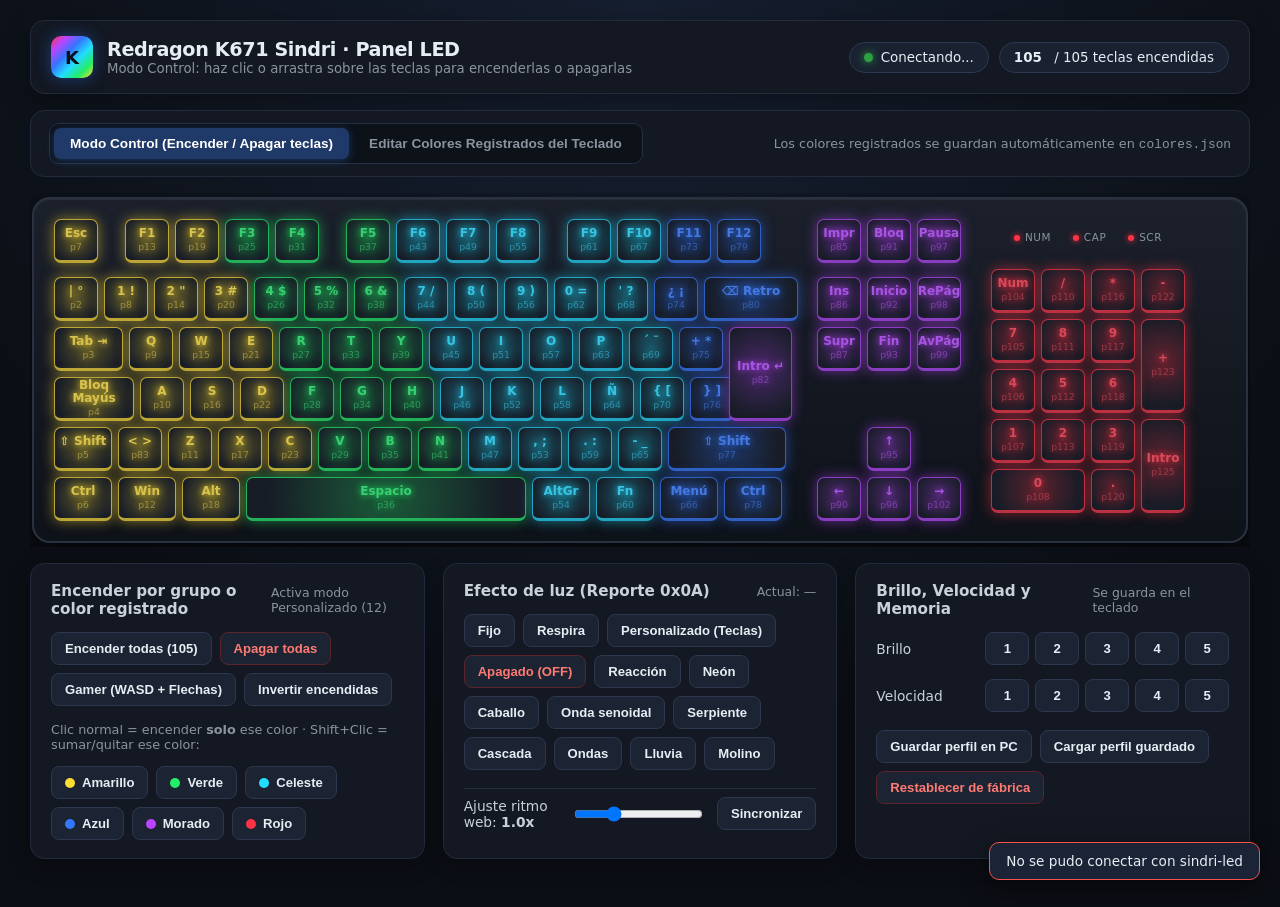
==== commit 488e2a35: "Eliminar emojis de la interfaz web" ====
--- a/src/web.html
+++ b/src/web.html
@@ -550,10 +550,10 @@
   <div class="mode-bar-top">
     <div class="mode-tabs">
       <button class="mode-tab active" id="tabControl" onclick="cambiarModoInteraccion('control')">
-        💡 Modo Control (Encender / Apagar teclas)
+        Modo Control (Encender / Apagar teclas)
       </button>
       <button class="mode-tab" id="tabEditarColor" onclick="cambiarModoInteraccion('color')">
-        🎨 Editar Colores Registrados del Teclado
+        Editar Colores Registrados del Teclado
       </button>
     </div>
     <div style="font-size:0.8rem; color:var(--muted);" id="modeHint">
